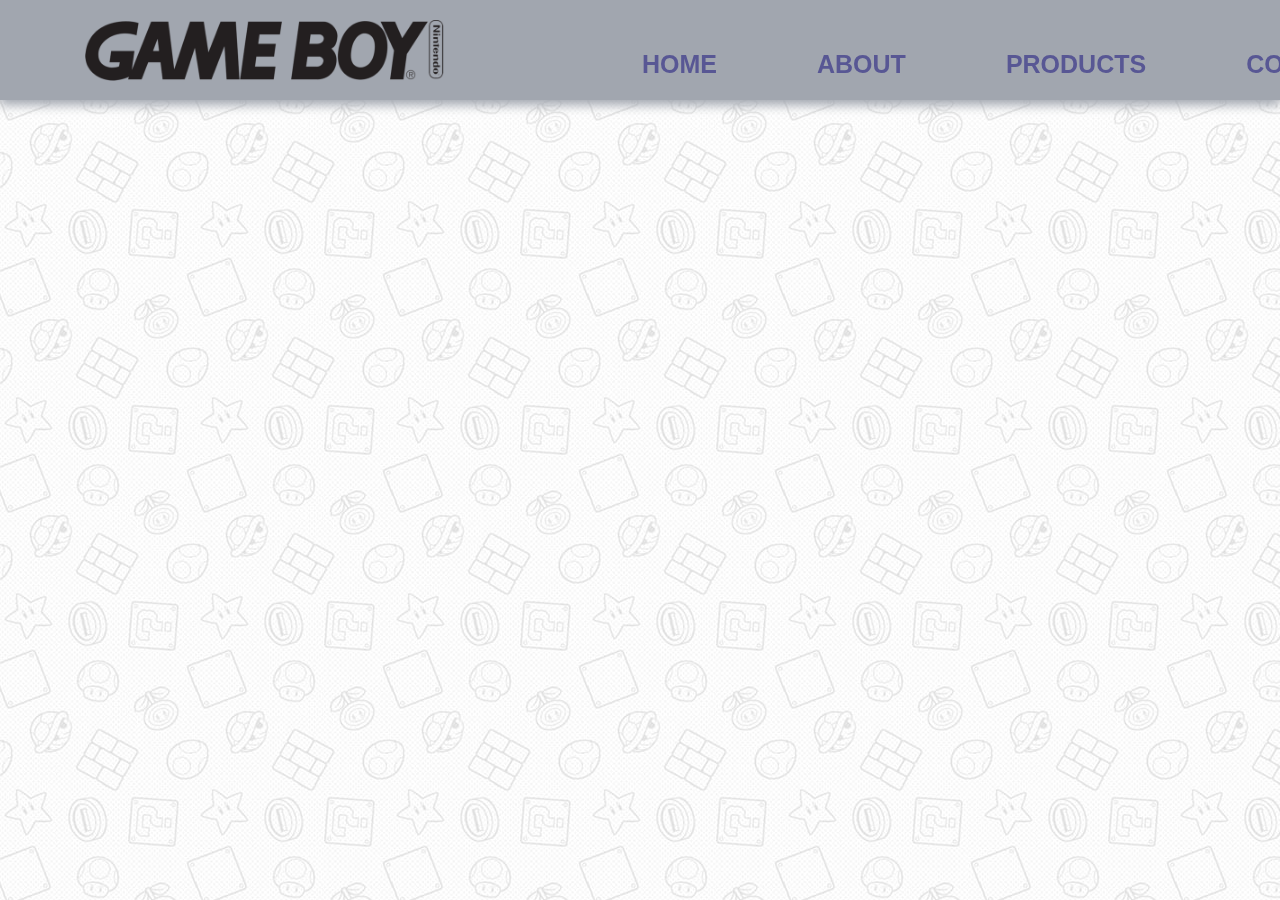
==== index.html @ d38421d6 "Actualización" ====
<!DOCTYPE html>
<html lang="en">
<head>
    <meta charset="UTF-8">
    <meta name="viewport" content="width=device-width, initial-scale=1.0">
    <link rel="stylesheet" href="css/MasterPage.css">
    <link rel="icon" type="image/png" sizes="32x32"
        href="https://assets.nintendo.com/image/upload/ncom/icons/fav-icons/favicon-32x32.png">
    <link rel="icon" type="image/png" sizes="16x16"
        href="https://assets.nintendo.com/image/upload/ncom/icons/fav-icons/favicon-16x16.png">
    <title>GAME BOY</title>
</head>
<body>
    <div id="navbar">
        <div id="elementNavbar">
            <img id="logo" src="img/MasterPage/Logo Gameboy.png" alt="Logo GAME BOY">
            <ul>
                <li><a href="index.html">HOME</a></li>
                <li><a href="about.html">ABOUT</a></li>
                <li><a href="product.html">PRODUCTS</a></li>
                <li><a href="contact.html">CONTACT</a></li>
            </ul>
        </div>
    </div>
</body>
<script src="js/index.js"></script>
</html>
---- css/MasterPage.css ----
* {
    margin: 0;
    padding: 0;
    height: auto;
    color: black;
    box-sizing: border-box;
    font-family: 'Gill Sans', 'Gill Sans MT', Calibri, 'Trebuchet MS', sans-serif;
}

body {
    font-size: large;
    background-image: url(../img/MasterPage/bg-decoration.jpeg);
}

h1, h2, h3, h4, h5 {
    color: #585794;
    font-weight: 500;
}

#navbar {
    top: 0;
    width: 100%;
    height: 100px;
    background-color: #a1a6af;
    box-shadow: 0px 5px 10px #a1a6af;
    position: fixed;
    z-index: 1000;
}

#elementNavbar {
    display: flex;
    align-items: start;
}

#logo {
    left: auto;
    margin-left: 5%;
    padding: 20px;
    width: 400px;
}

ul {
    font-weight: 600;
    margin-top: auto;
    margin-left: 10%;
    list-style: none;
    display: inline-flex;
}

ul > li{
    padding: 50px;
    font-size: 25px;
}

ul > li > a{
    text-decoration: none;
    color: #585794 !important;
}

section{
    margin-top: 2.5%;
}

#banner {
    height: 600px;
    width: 100%;
    object-fit:cover;
}
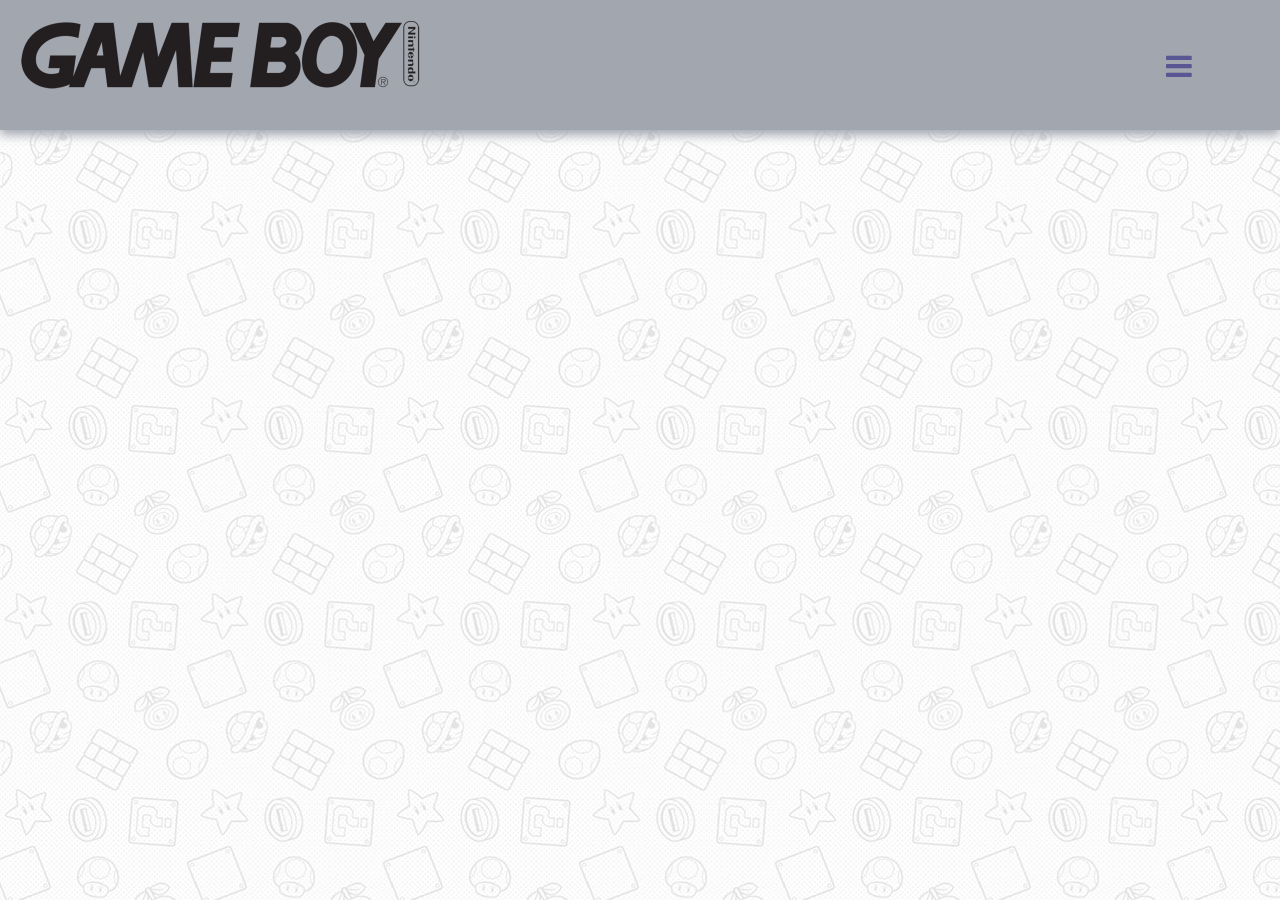
==== commit 5cddcfb9: "Actualización Web HTML" ====
--- a/index.html
+++ b/index.html
@@ -8,20 +8,36 @@
         href="https://assets.nintendo.com/image/upload/ncom/icons/fav-icons/favicon-32x32.png">
     <link rel="icon" type="image/png" sizes="16x16"
         href="https://assets.nintendo.com/image/upload/ncom/icons/fav-icons/favicon-16x16.png">
+    <link rel="stylesheet" href="https://cdnjs.cloudflare.com/ajax/libs/font-awesome/4.7.0/css/font-awesome.min.css">
     <title>GAME BOY</title>
 </head>
 <body>
     <div id="navbar">
         <div id="elementNavbar">
-            <img id="logo" src="img/MasterPage/Logo Gameboy.png" alt="Logo GAME BOY">
-            <ul>
-                <li><a href="index.html">HOME</a></li>
-                <li><a href="about.html">ABOUT</a></li>
-                <li><a href="product.html">PRODUCTS</a></li>
-                <li><a href="contact.html">CONTACT</a></li>
+            <ul id="logo">
+                <li><a href="index.html"><img id="logoIMG" src="img/MasterPage/Logo Gameboy.png" alt="Logo GAME BOY"></a></li>
             </ul>
+            <ul id="Menu">
+                <li><a href="index.html"><p>HOME</p></a></li>
+                <li><a href="about.html"><p>ABOUT</p></a></li>
+                <li><a href="product.html"><p>PRODUCTS</p></a></li>
+                <li><a href="contact.html"><p>CONTACT</p></a></li>
+            </ul>
+            <ul id="MenuCollapse">
+                <li><button id="SwitchButton" onclick="cambiarPropiedad()"><i class="fa fa-bars"></i></button></li>
+            </ul>
+        </div>
+        <div id="toggleMenu">
+            <a class="optionToggle" href="index.html"><p>HOME</p></a>
+            <a class="optionToggle" href="about.html"><p>ABOUT</p></a>
+            <a class="optionToggle" href="product.html"><p>PRODUCTS</p></a>
+            <a class="optionToggle" href="contact.html"><p>CONTACT</p></a>
         </div>
     </div>
 </body>
+<!-- <footer>
+    <p>© Nintendo. Games are property of their respective owners. Nintendo of America Inc. Headquarters are in Redmond, Washington, USA</p>
+</footer> -->
 <script src="js/index.js"></script>
+<script src="js/MasterPage.js"></script>
 </html>--- a/css/MasterPage.css
+++ b/css/MasterPage.css
@@ -12,7 +12,11 @@
     background-image: url(../img/MasterPage/bg-decoration.jpeg);
 }
 
-h1, h2, h3, h4, h5 {
+h1,
+h2,
+h3,
+h4,
+h5 {
     color: #585794;
     font-weight: 500;
 }
@@ -20,49 +24,208 @@
 #navbar {
     top: 0;
     width: 100%;
-    height: 100px;
+    height: auto;
+    display: flex;
+    z-index: 1000;
+    position: fixed;
+    flex-direction: row;
     background-color: #a1a6af;
     box-shadow: 0px 5px 10px #a1a6af;
-    position: fixed;
-    z-index: 1000;
 }
 
 #elementNavbar {
     display: flex;
-    align-items: start;
+    width: 100%;
 }
 
 #logo {
-    left: auto;
+    width: 400px;
+    margin-top: 1.3%;
+    list-style: none;
+    position: relative;
+}
+
+#logoIMG {
+    margin-top: 1%;
     margin-left: 5%;
-    padding: 20px;
     width: 400px;
 }
 
-ul {
+#Menu {
+    width: 100%;
     font-weight: 600;
     margin-top: auto;
-    margin-left: 10%;
     list-style: none;
+    min-width: 1000px;
+    justify-content: end;
     display: inline-flex;
 }
 
-ul > li{
+#Menu > li {
     padding: 50px;
     font-size: 25px;
-}
-
-ul > li > a{
+    max-height: 130px;
+}
+
+#Menu > li > a {
     text-decoration: none;
+    
+}
+
+
+#Menu > li > a > p {
+    transition: color 0.3s;
     color: #585794 !important;
 }
 
-section{
+#Menu > li > a > p:hover {
+    color: white !important;
+}
+
+#MenuCollapse {
+    width: 100%;
+    margin: auto;
+    display: none;
+    min-width: 10px;
+    margin-top: auto;
+    list-style: none;
+    justify-content: end;
+}
+
+#MenuCollapse > li {
+    padding: 50px;
+    font-size: 25px;
+    max-height: 130px;
+}
+
+#MenuCollapse > li > button {
+    border: 0px;
+    font-size: 30px;
+    margin-right: 100px;
+    background-color: transparent !important;
+}
+
+#MenuCollapse > li > button > i {
+    width: 10%;
+    margin: auto;
+    color: #585794 !important;
+}
+
+@media screen and (max-width: 1300px) {
+    #navbar {
+        height: 130px;
+    }
+
+    #logoIMG {
+        margin-top: 1%;
+        float: left;
+    }
+
+    #Menu {
+        display: none;
+    }
+
+    #Menu > li > a {
+        display: none;
+    }
+
+    #MenuCollapse {
+        display: block;
+    }
+
+    #MenuCollapse > li  {
+        min-width: 500px;
+        margin-left: 80%;
+    }
+
+    #toggleMenu {
+        visibility: hidden;
+    }
+}
+
+#toggleMenu { 
+    top: 129px; 
+    right: 0px; 
+    width: 250px;
+    opacity: 0.8;
+    visibility: hidden;
+    min-height: 100vh;
+    position: absolute;  
+    background-color: #a1a6af;
+}
+
+#toggleMenu > .optionToggle {
+    display: flex;
+    padding: 20px;
+    text-decoration: none ;
+    flex-wrap: wrap-reverse;
+    justify-content: space-evenly;
+    color: white;
+}
+
+#toggleMenu > .optionToggle > p { 
+    color: #585794 !important;
+    font-weight: bolder;
+    color: white;
+}
+
+#Menu > li > a > p {
+    cursor: pointer;
+}
+
+button {
+    margin-top: auto;
+}
+
+section {
     margin-top: 2.5%;
 }
 
 #banner {
     height: 600px;
     width: 100%;
-    object-fit:cover;
+    object-fit: cover;
+}
+
+footer {
+    margin: 0;
+    width: 100%;
+    height: 100px;
+    margin-top: 5%;
+    background-color: #a1a6af;
+}
+
+footer > p {
+    margin: auto;
+    display: flex;
+    color: #585794;
+    font-weight: 600;
+    line-height: 100px;
+    align-items: center;
+    justify-content: center;
+    /* z-index: 1001;
+    position: absolute; */
+}
+
+@media screen and (max-width: 1300px) {
+    footer {
+        margin: 0;
+        min-width: 1200px;
+        height: 100px;
+        margin-top: 5%;
+        background-color: #a1a6af;
+        z-index: 1001;
+        position: absolute;
+    }
+
+    footer > p {
+        left: 55px;
+        margin: auto;
+        display: flex;
+        max-width: 100%;
+        color: #585794;
+        font-weight: 600;
+        align-items: center;
+        justify-content: center;
+    }
 }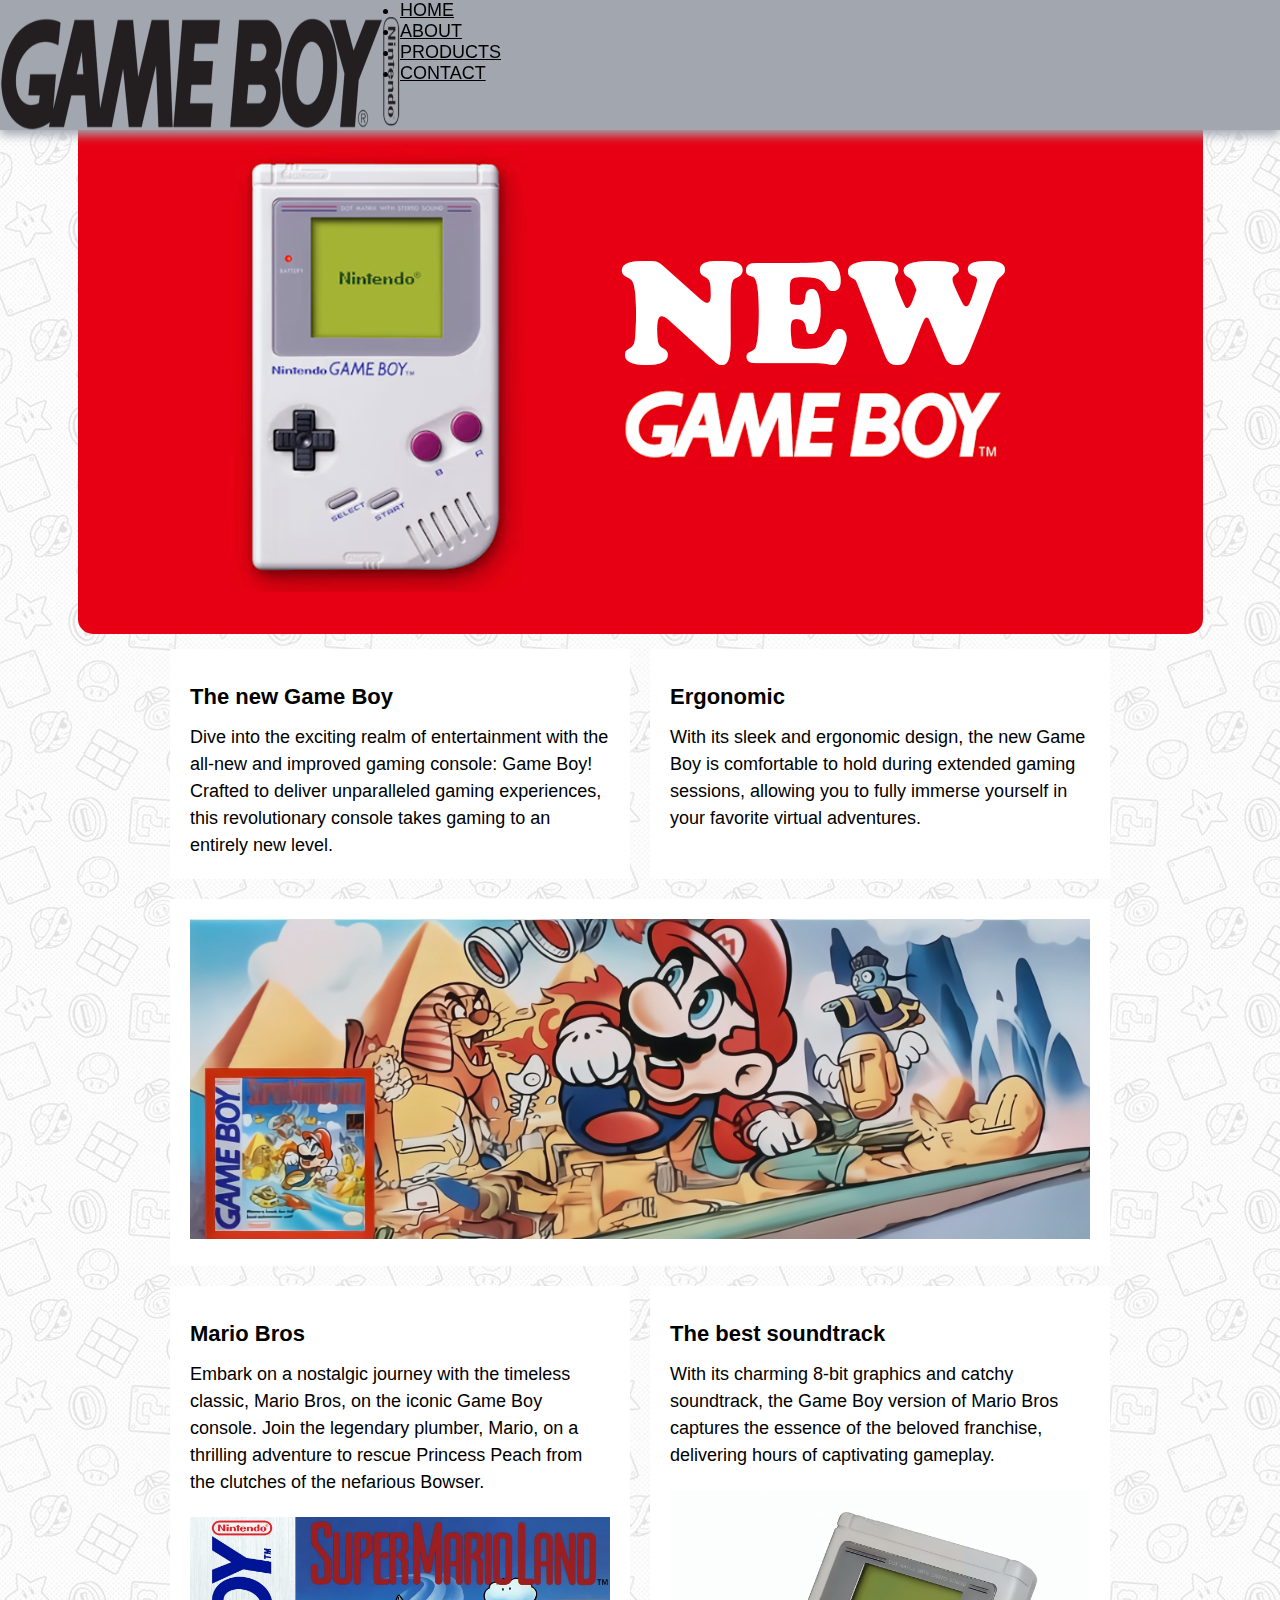
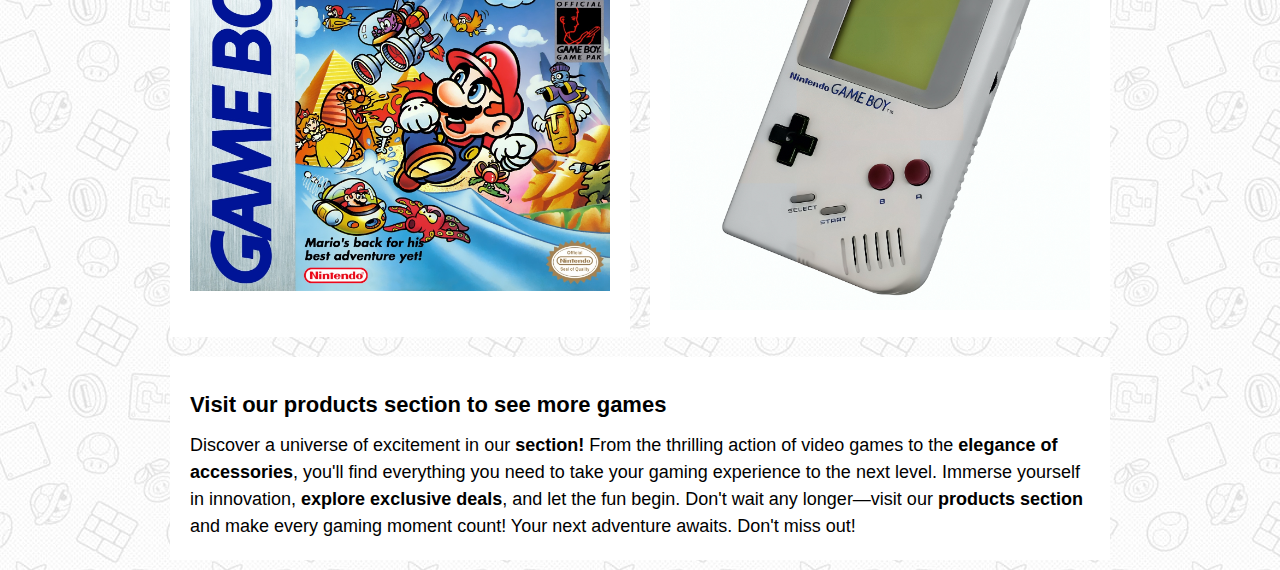
==== commit 7617849a: "Update Index" ====
--- a/index.html
+++ b/index.html
@@ -4,40 +4,87 @@
     <meta charset="UTF-8">
     <meta name="viewport" content="width=device-width, initial-scale=1.0">
     <link rel="stylesheet" href="css/MasterPage.css">
+    <link rel="stylesheet" href="css/styles_index.css">
     <link rel="icon" type="image/png" sizes="32x32"
         href="https://assets.nintendo.com/image/upload/ncom/icons/fav-icons/favicon-32x32.png">
     <link rel="icon" type="image/png" sizes="16x16"
         href="https://assets.nintendo.com/image/upload/ncom/icons/fav-icons/favicon-16x16.png">
-    <link rel="stylesheet" href="https://cdnjs.cloudflare.com/ajax/libs/font-awesome/4.7.0/css/font-awesome.min.css">
     <title>GAME BOY</title>
 </head>
 <body>
     <div id="navbar">
         <div id="elementNavbar">
-            <ul id="logo">
-                <li><a href="index.html"><img id="logoIMG" src="img/MasterPage/Logo Gameboy.png" alt="Logo GAME BOY"></a></li>
-            </ul>
-            <ul id="Menu">
-                <li><a href="index.html"><p>HOME</p></a></li>
-                <li><a href="about.html"><p>ABOUT</p></a></li>
-                <li><a href="product.html"><p>PRODUCTS</p></a></li>
-                <li><a href="contact.html"><p>CONTACT</p></a></li>
-            </ul>
-            <ul id="MenuCollapse">
-                <li><button id="SwitchButton" onclick="cambiarPropiedad()"><i class="fa fa-bars"></i></button></li>
+            <img id="logo" src="img/MasterPage/Logo Gameboy.png" alt="Logo GAME BOY">
+            <ul>
+                <li><a href="index.html">HOME</a></li>
+                <li><a href="about.html">ABOUT</a></li>
+                <li><a href="product.html">PRODUCTS</a></li>
+                <li><a href="contact.html">CONTACT</a></li>
             </ul>
         </div>
-        <div id="toggleMenu">
-            <a class="optionToggle" href="index.html"><p>HOME</p></a>
-            <a class="optionToggle" href="about.html"><p>ABOUT</p></a>
-            <a class="optionToggle" href="product.html"><p>PRODUCTS</p></a>
-            <a class="optionToggle" href="contact.html"><p>CONTACT</p></a>
+    </div>
+
+    <section>
+        <div class="container-main">
+            <img src="img/home/Game_Boy_1.png" alt="game_boy" class="img_main">
         </div>
-    </div>
+
+        <div class="flex-container">
+            <div>
+                <h2>The new Game Boy</h2>
+                <p>Dive into the exciting realm of entertainment with
+                     the all-new and improved gaming console: Game Boy! 
+                     Crafted to deliver unparalleled gaming experiences, 
+                     this revolutionary console takes gaming to an 
+                     entirely new level.</p>
+            </div>
+            
+            <div>
+                <h2>Ergonomic</h2>
+                <p>With its sleek and ergonomic design, the new Game Boy
+                    is comfortable to hold during extended gaming sessions, 
+                    allowing you to fully immerse yourself in your favorite 
+                    virtual adventures.</p>
+            </div>
+        </div>
+
+        <div class="flex-container">
+            <div>
+                <img src="img/home/baner.png" alt="gb_supermarioland" class="img_game_banner">
+            </div>
+        </div>
+
+        <div class="flex-container">
+            <div>
+                <h2>Mario Bros</h2>
+                <p>Embark on a nostalgic journey with the timeless classic, Mario Bros, 
+                    on the iconic Game Boy console. Join the legendary plumber, Mario, 
+                    on a thrilling adventure to rescue Princess Peach from the clutches 
+                    of the nefarious Bowser. </p>
+                    <img src="img/home/gb_supermarioland.jpg" alt="gb_supermarioland" class="img_game_product">
+            </div>
+            
+            <div>
+                <h2>The best soundtrack</h2>
+                <p>With its charming 8-bit graphics and catchy soundtrack, the Game 
+                    Boy version of Mario Bros captures the essence of the beloved 
+                    franchise, delivering hours of captivating gameplay. </p>
+                <img src="img/home/Game_Boy_2.jpg" alt="gb_supermarioland" class="img_game_product">
+            </div>
+        </div>
+
+        <div class="flex-container">
+            <div>
+                <h2>Visit our products section to see more games</h2>
+                <p>Discover a universe of excitement in our <strong>section!</strong> From the thrilling action of video 
+                    games to the <strong>elegance of accessories</strong>, you'll find everything you need to take your gaming experience
+                     to the next level. Immerse yourself in innovation, <strong>explore exclusive deals</strong>, and let the fun begin. 
+                     Don't wait any longer—visit our <strong>products section</strong> and make every gaming moment count! 
+                     Your next adventure awaits. Don't miss out! </p>
+            </div>
+        </div>
+
+    </section>
 </body>
-<!-- <footer>
-    <p>© Nintendo. Games are property of their respective owners. Nintendo of America Inc. Headquarters are in Redmond, Washington, USA</p>
-</footer> -->
 <script src="js/index.js"></script>
-<script src="js/MasterPage.js"></script>
 </html>--- a/css/styles_index.css
+++ b/css/styles_index.css
@@ -0,0 +1,61 @@
+body {
+    margin: 0;
+    display: flex;
+    align-items: center;
+    justify-content: center;
+}
+
+/* */
+.container-main {
+    text-align: center;
+}
+
+img {
+    max-width: 100%;
+    height: auto;
+}
+
+.img_main {
+    padding-top: 5%;
+    border-radius: 15px;
+}
+
+/* */
+.flex-container {
+    width: 75%;
+    display: flex;
+    flex-wrap: nowrap;
+    justify-content: space-between;
+    margin: 0 auto;
+}
+
+.flex-container > div {
+    background-color: #ffffff;
+    margin: 10px;
+    padding: 20px;
+    font-size: 30px;
+    flex: 1;
+}
+
+H2 {
+    font-weight: bold;
+    font-size: 22px;
+    line-height: 2.5;
+    font-family: 'Arial', sans-serif; 
+    color: #000000;
+}
+
+p {
+    font-size: 18px;
+    line-height: 1.5;
+    font-family: 'Arial', sans-serif; 
+    color: #000000;
+}
+
+.img_game_product {
+    padding-top: 5%;
+}
+
+.img_game_banner {
+    padding-top: 0%;
+}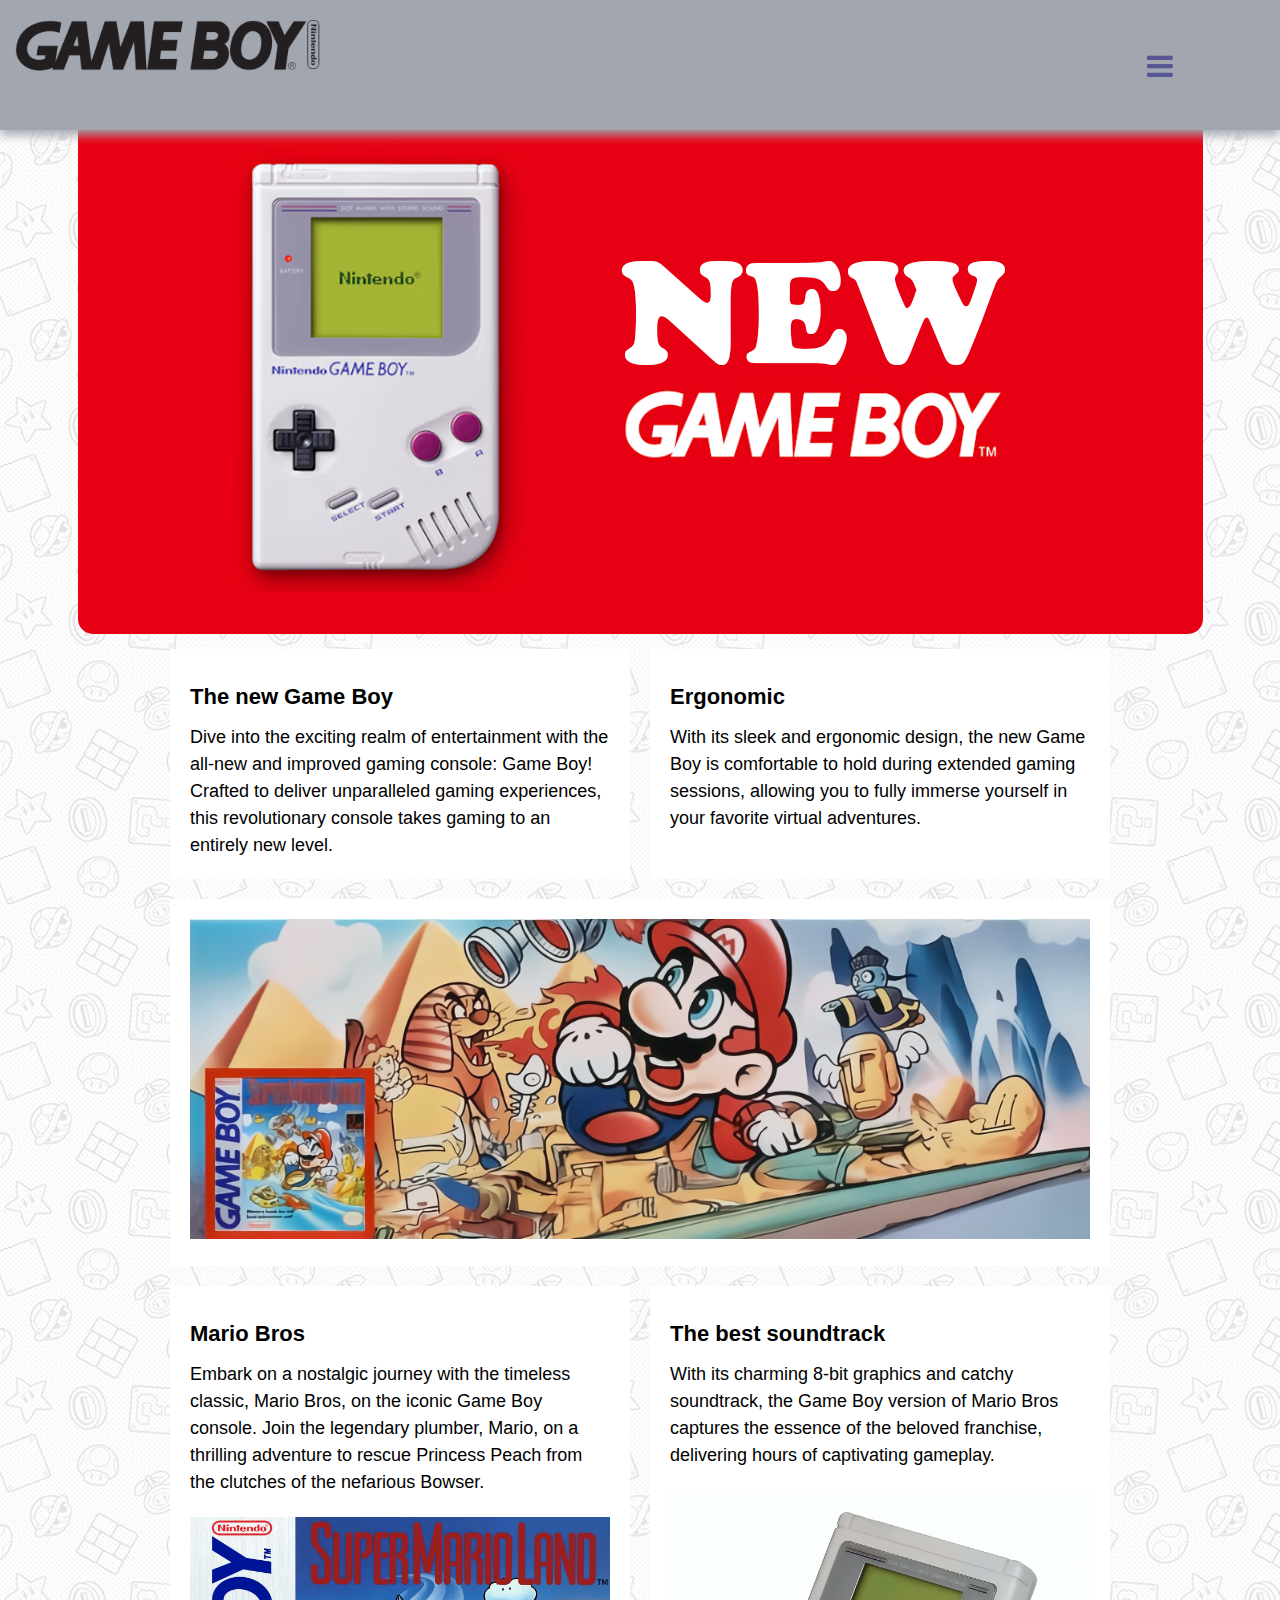
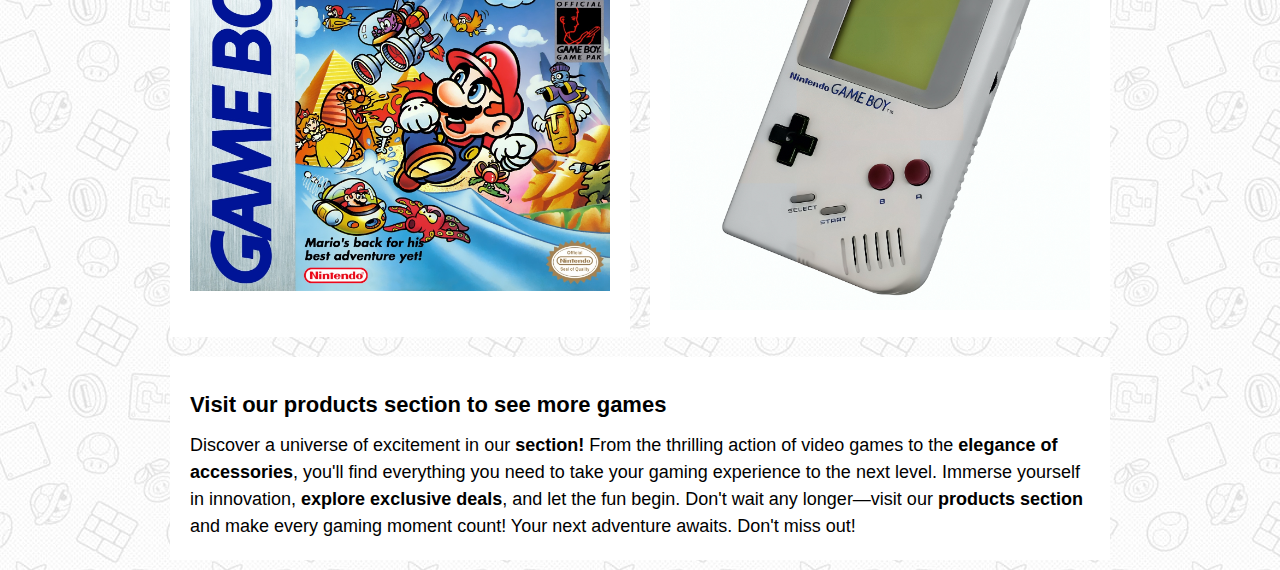
==== commit 5bf8051f: "Merge branch 'main' of https://github.com/Kamiokandeep/Final-Project" ====
--- a/index.html
+++ b/index.html
@@ -9,18 +9,30 @@
         href="https://assets.nintendo.com/image/upload/ncom/icons/fav-icons/favicon-32x32.png">
     <link rel="icon" type="image/png" sizes="16x16"
         href="https://assets.nintendo.com/image/upload/ncom/icons/fav-icons/favicon-16x16.png">
+    <link rel="stylesheet" href="https://cdnjs.cloudflare.com/ajax/libs/font-awesome/4.7.0/css/font-awesome.min.css">
     <title>GAME BOY</title>
 </head>
 <body>
     <div id="navbar">
         <div id="elementNavbar">
-            <img id="logo" src="img/MasterPage/Logo Gameboy.png" alt="Logo GAME BOY">
-            <ul>
-                <li><a href="index.html">HOME</a></li>
-                <li><a href="about.html">ABOUT</a></li>
-                <li><a href="product.html">PRODUCTS</a></li>
-                <li><a href="contact.html">CONTACT</a></li>
+            <ul id="logo">
+                <li><a href="index.html"><img id="logoIMG" src="img/MasterPage/Logo Gameboy.png" alt="Logo GAME BOY"></a></li>
             </ul>
+            <ul id="Menu">
+                <li><a href="index.html"><p>HOME</p></a></li>
+                <li><a href="about.html"><p>ABOUT</p></a></li>
+                <li><a href="product.html"><p>PRODUCTS</p></a></li>
+                <li><a href="contact.html"><p>CONTACT</p></a></li>
+            </ul>
+            <ul id="MenuCollapse">
+                <li><button id="SwitchButton" onclick="cambiarPropiedad()"><i class="fa fa-bars"></i></button></li>
+            </ul>
+        </div>
+        <div id="toggleMenu">
+            <a class="optionToggle" href="index.html"><p>HOME</p></a>
+            <a class="optionToggle" href="about.html"><p>ABOUT</p></a>
+            <a class="optionToggle" href="product.html"><p>PRODUCTS</p></a>
+            <a class="optionToggle" href="contact.html"><p>CONTACT</p></a>
         </div>
     </div>
 
@@ -86,5 +98,9 @@
 
     </section>
 </body>
+<!-- <footer>
+    <p>© Nintendo. Games are property of their respective owners. Nintendo of America Inc. Headquarters are in Redmond, Washington, USA</p>
+</footer> -->
 <script src="js/index.js"></script>
+<script src="js/MasterPage.js"></script>
 </html>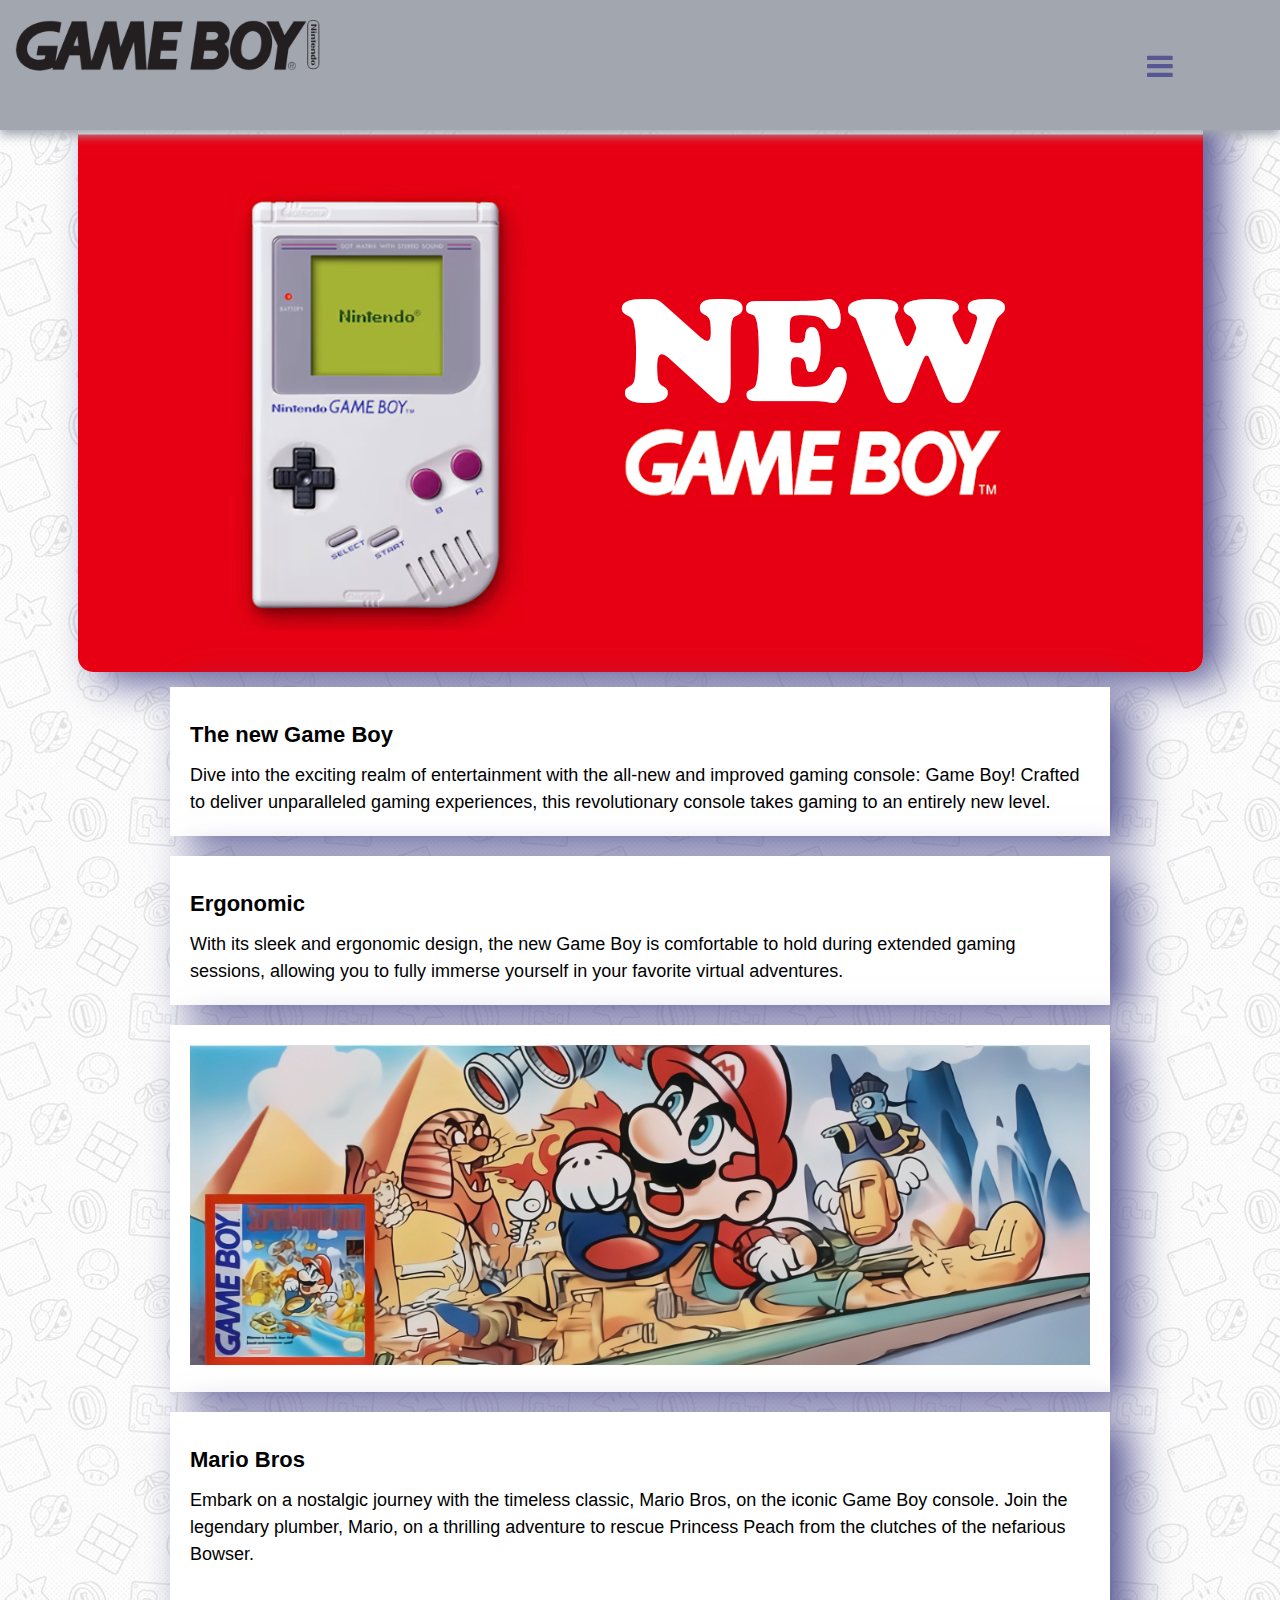
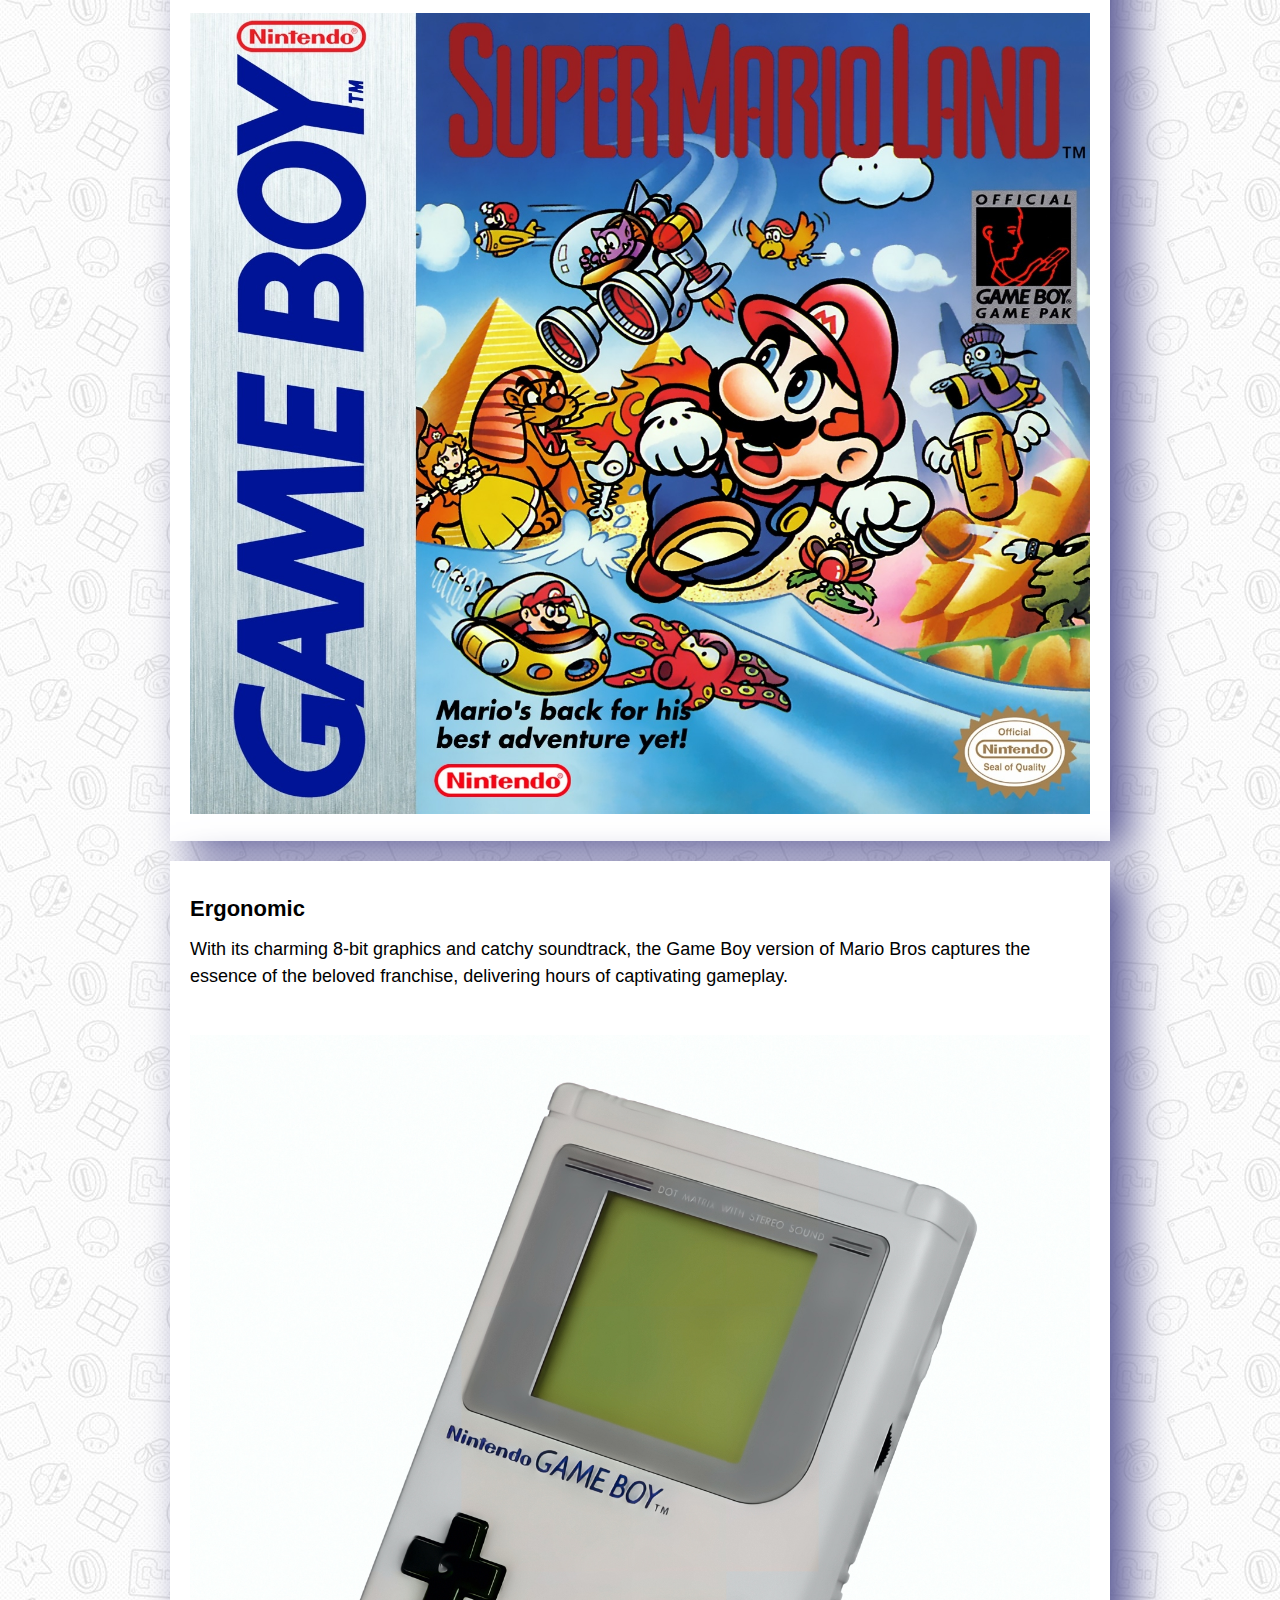
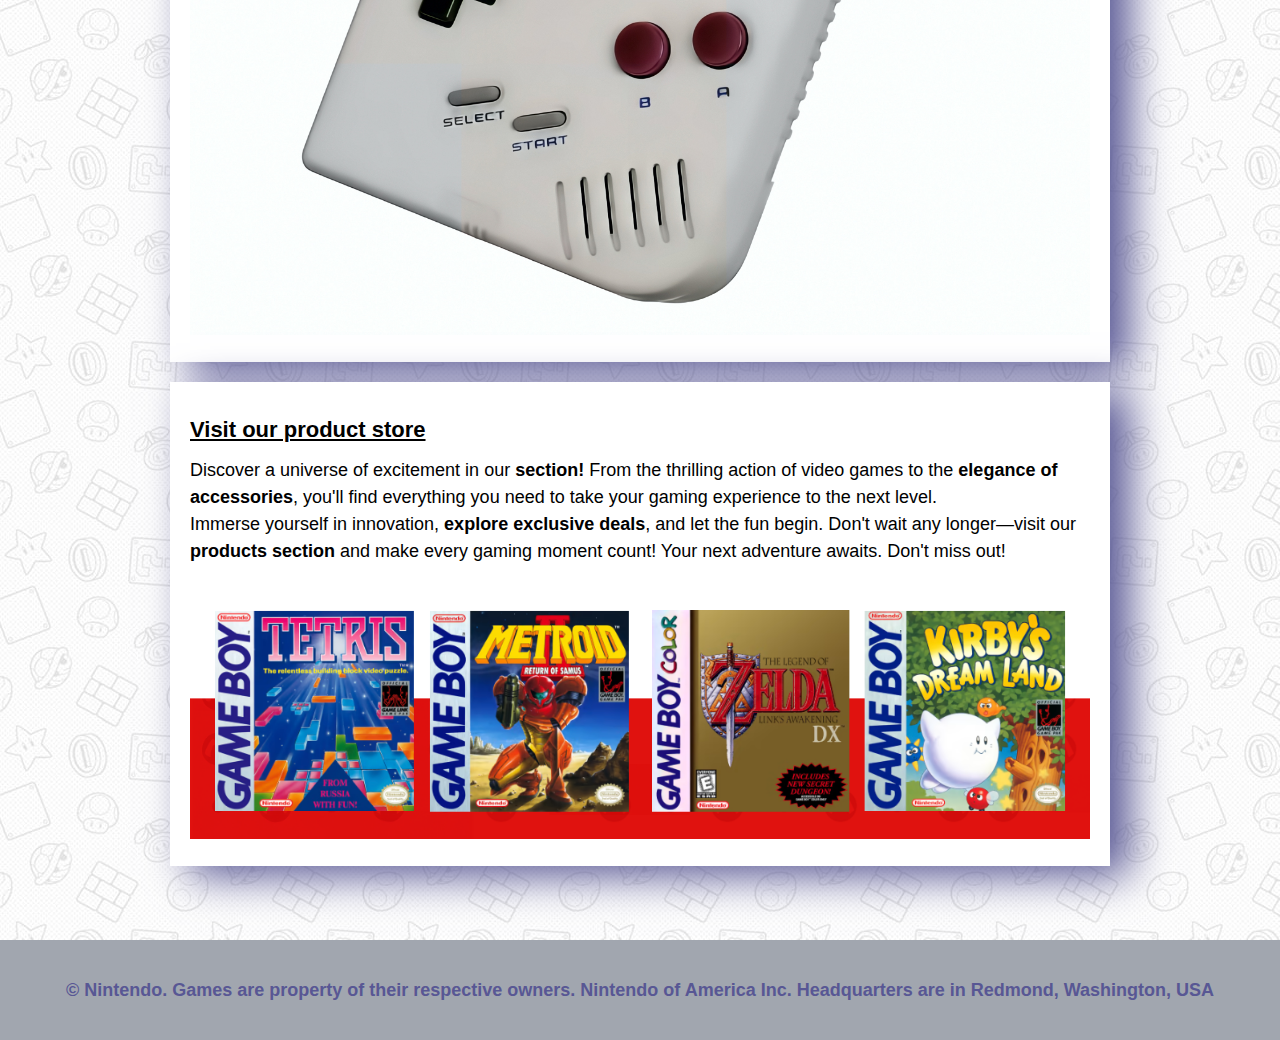
==== commit f711a82b: "Update CSS" ====
--- a/index.html
+++ b/index.html
@@ -77,7 +77,7 @@
             </div>
             
             <div>
-                <h2>The best soundtrack</h2>
+                <h2>Ergonomic</h2>
                 <p>With its charming 8-bit graphics and catchy soundtrack, the Game 
                     Boy version of Mario Bros captures the essence of the beloved 
                     franchise, delivering hours of captivating gameplay. </p>
@@ -87,20 +87,20 @@
 
         <div class="flex-container">
             <div>
-                <h2>Visit our products section to see more games</h2>
+                <a href="product.html"><h2>Visit our product store</h2></a>
                 <p>Discover a universe of excitement in our <strong>section!</strong> From the thrilling action of video 
                     games to the <strong>elegance of accessories</strong>, you'll find everything you need to take your gaming experience
-                     to the next level. Immerse yourself in innovation, <strong>explore exclusive deals</strong>, and let the fun begin. 
+                     to the next level. <br> Immerse yourself in innovation, <strong>explore exclusive deals</strong>, and let the fun begin. 
                      Don't wait any longer—visit our <strong>products section</strong> and make every gaming moment count! 
                      Your next adventure awaits. Don't miss out! </p>
+                <img src="img/home/some_games.png" alt="some_games" class="img_game_product">
             </div>
         </div>
-
+        <footer>
+            <p>© Nintendo. Games are property of their respective owners. Nintendo of America Inc. Headquarters are in Redmond, Washington, USA</p>
+        </footer>
     </section>
 </body>
-<!-- <footer>
-    <p>© Nintendo. Games are property of their respective owners. Nintendo of America Inc. Headquarters are in Redmond, Washington, USA</p>
-</footer> -->
 <script src="js/index.js"></script>
 <script src="js/MasterPage.js"></script>
 </html>--- a/css/styles_index.css
+++ b/css/styles_index.css
@@ -5,36 +5,41 @@
     justify-content: center;
 }
 
-/* */
+/* Top styles */
 .container-main {
     text-align: center;
 }
 
 img {
     max-width: 100%;
+    max-height: 100%;
     height: auto;
 }
 
 .img_main {
-    padding-top: 5%;
+    padding-top: 8%;
     border-radius: 15px;
+    box-shadow: 20px 10px 40px #585794;
 }
 
-/* */
+/* Medium styles */
 .flex-container {
     width: 75%;
+    max-width: 1600px;
     display: flex;
-    flex-wrap: nowrap;
+    flex-wrap: wrap;
     justify-content: space-between;
     margin: 0 auto;
 }
 
 .flex-container > div {
+    width: 48%;
     background-color: #ffffff;
     margin: 10px;
     padding: 20px;
     font-size: 30px;
-    flex: 1;
+    flex: auto;
+    box-shadow: 20px 10px 40px #585794;
 }
 
 H2 {
@@ -58,4 +63,27 @@
 
 .img_game_banner {
     padding-top: 0%;
+}
+
+@media screen and (max-width: 768px) {
+    .flex-container > div {
+        width: 100%;
+    }
+
+    img {
+        max-width: 72%;
+        height: auto;
+    }
+
+    .img_main {
+        padding-top: 28%;
+    }
+
+    H2 {
+        font-size: 16px;
+    }
+
+    p {
+        font-size: 14px;
+    }
 }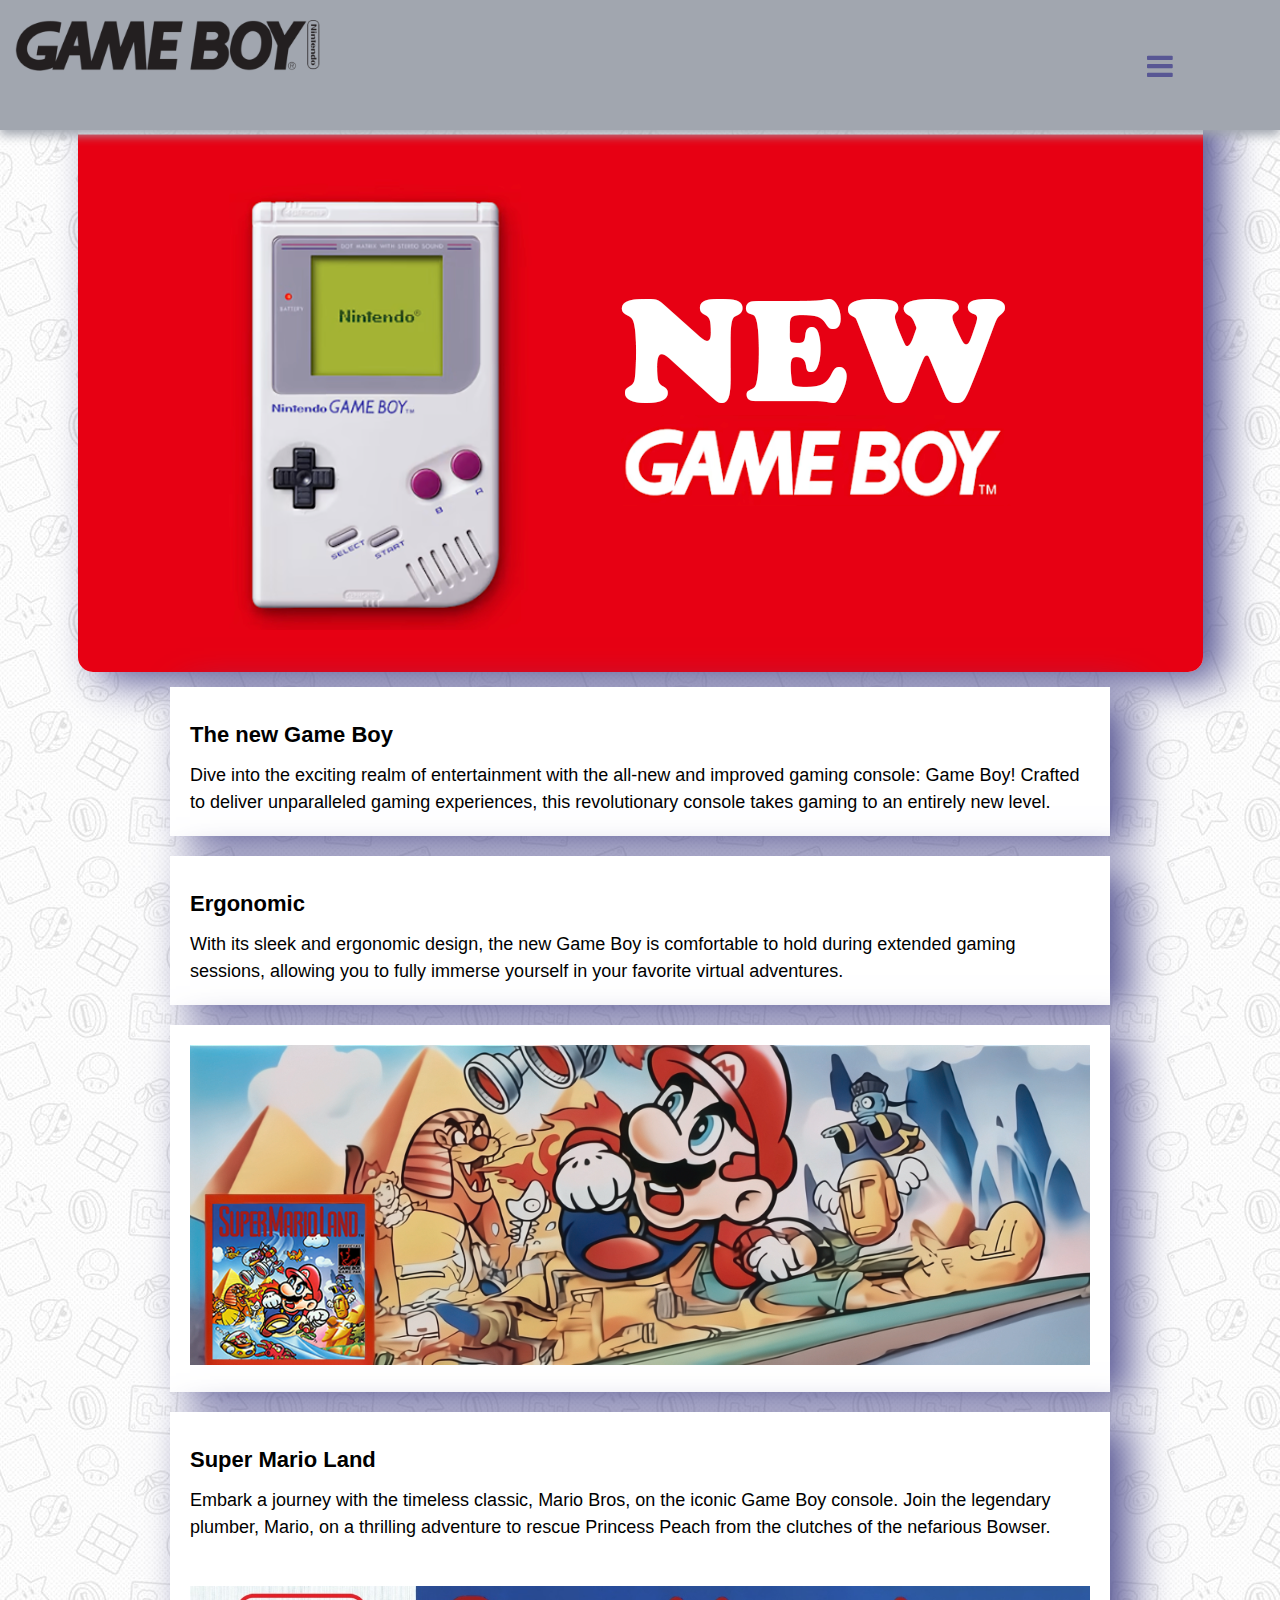
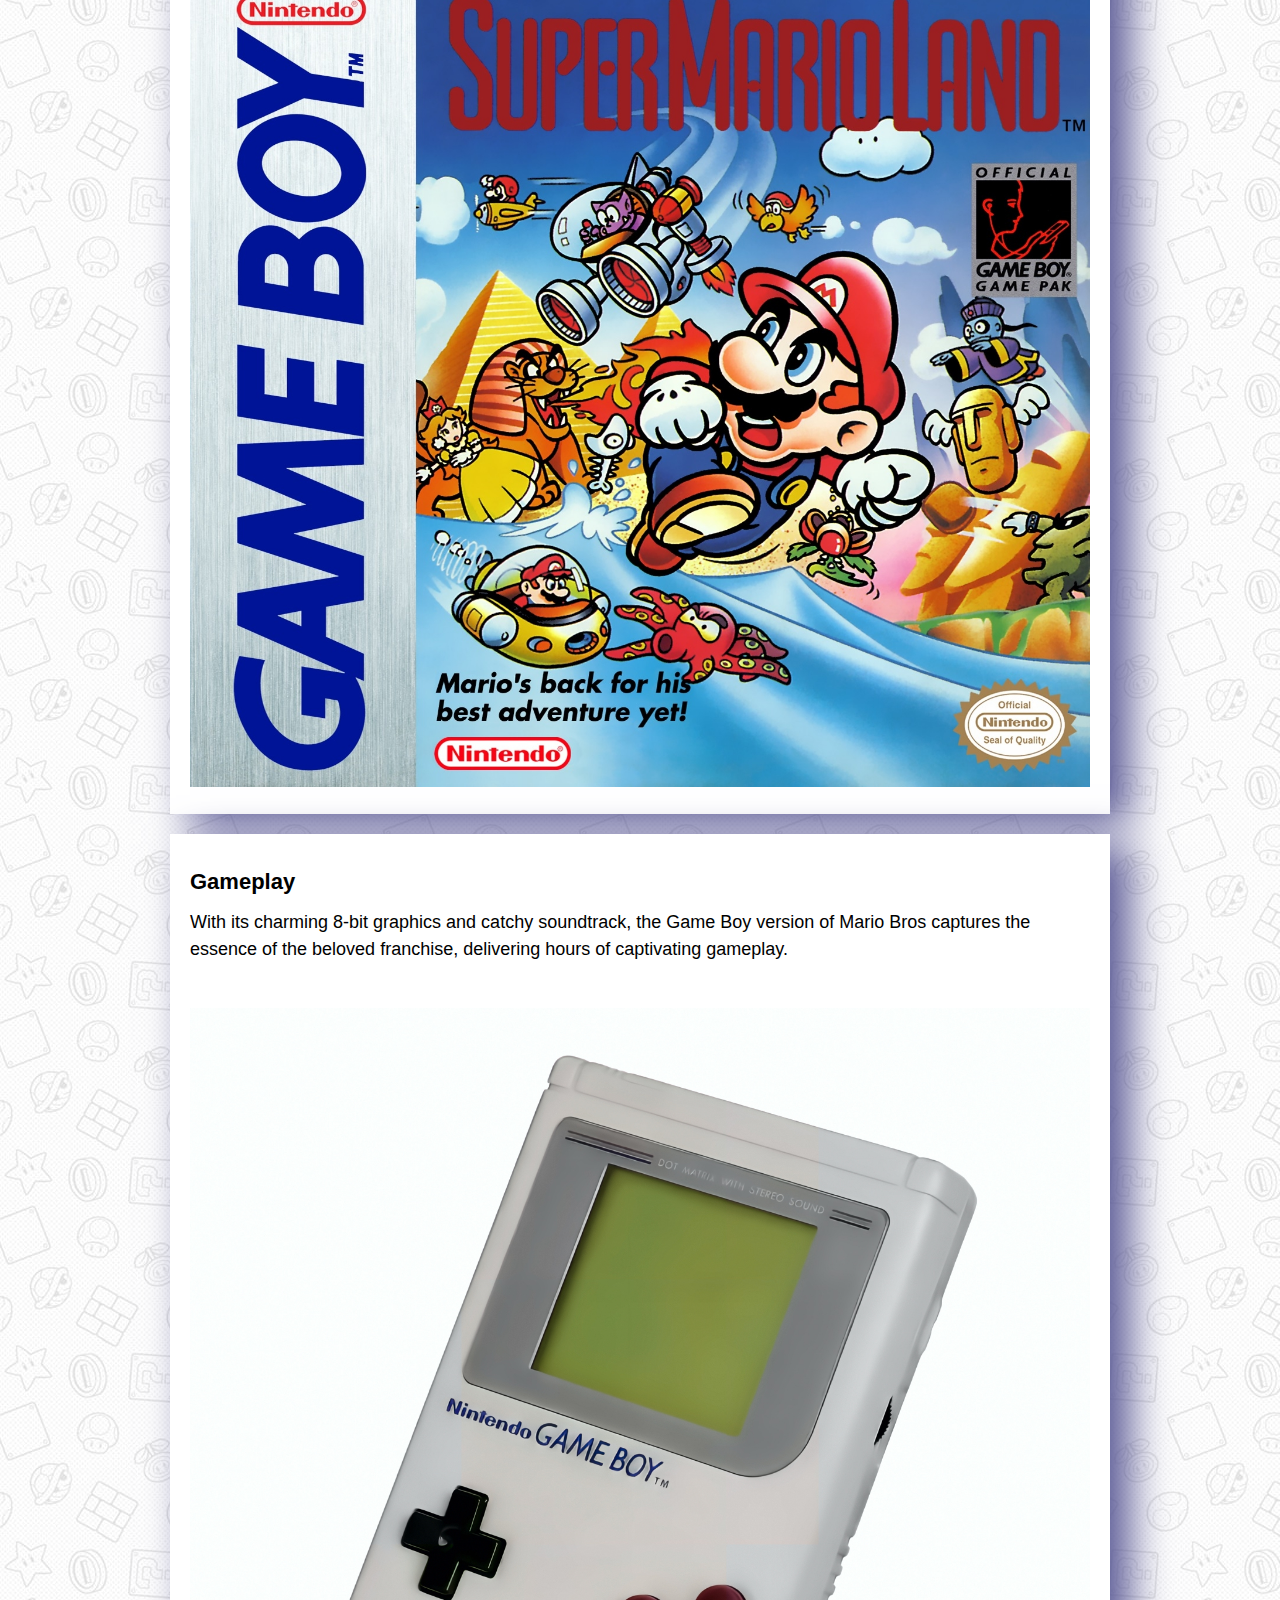
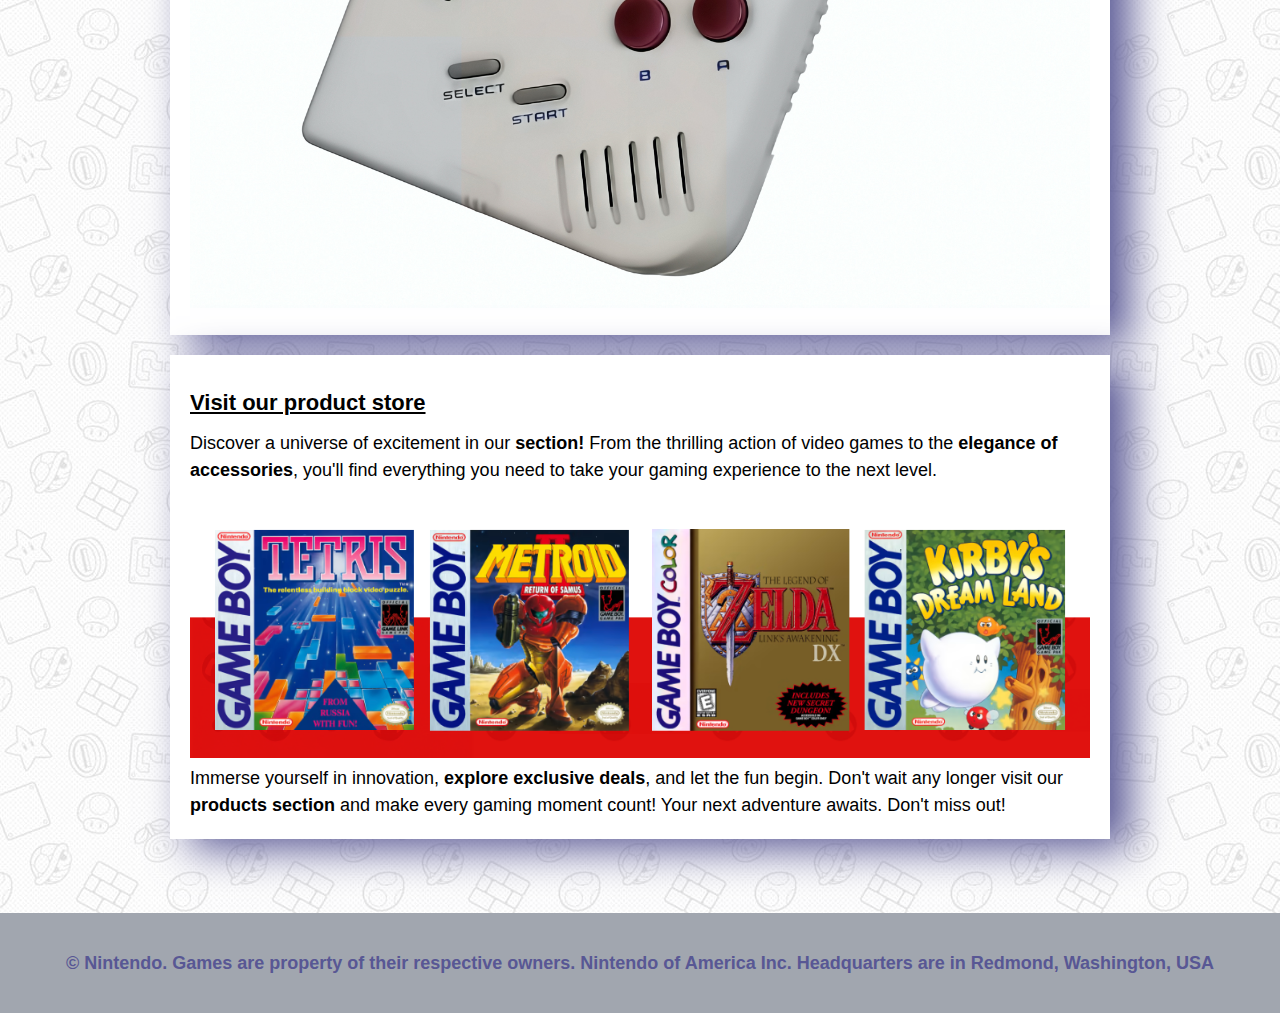
==== commit 33571b52: "Update CSS" ====
--- a/index.html
+++ b/index.html
@@ -37,10 +37,11 @@
     </div>
 
     <section>
+        <!-- Main section -->
         <div class="container-main">
             <img src="img/home/Game_Boy_1.png" alt="game_boy" class="img_main">
         </div>
-
+        <!-- Information Section -->
         <div class="flex-container">
             <div>
                 <h2>The new Game Boy</h2>
@@ -50,7 +51,6 @@
                      this revolutionary console takes gaming to an 
                      entirely new level.</p>
             </div>
-            
             <div>
                 <h2>Ergonomic</h2>
                 <p>With its sleek and ergonomic design, the new Game Boy
@@ -59,17 +59,16 @@
                     virtual adventures.</p>
             </div>
         </div>
-
+        <!-- Information Section -->
         <div class="flex-container">
             <div>
                 <img src="img/home/baner.png" alt="gb_supermarioland" class="img_game_banner">
             </div>
         </div>
-
         <div class="flex-container">
             <div>
-                <h2>Mario Bros</h2>
-                <p>Embark on a nostalgic journey with the timeless classic, Mario Bros, 
+                <h2>Super Mario Land</h2>
+                <p>Embark a journey with the timeless classic, Mario Bros, 
                     on the iconic Game Boy console. Join the legendary plumber, Mario, 
                     on a thrilling adventure to rescue Princess Peach from the clutches 
                     of the nefarious Bowser. </p>
@@ -77,23 +76,24 @@
             </div>
             
             <div>
-                <h2>Ergonomic</h2>
+                <h2>Gameplay</h2>
                 <p>With its charming 8-bit graphics and catchy soundtrack, the Game 
                     Boy version of Mario Bros captures the essence of the beloved 
                     franchise, delivering hours of captivating gameplay. </p>
                 <img src="img/home/Game_Boy_2.jpg" alt="gb_supermarioland" class="img_game_product">
             </div>
         </div>
-
+        <!-- Product section -->
         <div class="flex-container">
             <div>
                 <a href="product.html"><h2>Visit our product store</h2></a>
                 <p>Discover a universe of excitement in our <strong>section!</strong> From the thrilling action of video 
                     games to the <strong>elegance of accessories</strong>, you'll find everything you need to take your gaming experience
-                     to the next level. <br> Immerse yourself in innovation, <strong>explore exclusive deals</strong>, and let the fun begin. 
-                     Don't wait any longer—visit our <strong>products section</strong> and make every gaming moment count! 
+                     to the next level.</p>
+                <img src="img/home/some_games.png" alt="some_games" class="img_game_product">
+                <p>Immerse yourself in innovation, <strong>explore exclusive deals</strong>, and let the fun begin. 
+                     Don't wait any longer visit our <strong>products section</strong> and make every gaming moment count! 
                      Your next adventure awaits. Don't miss out! </p>
-                <img src="img/home/some_games.png" alt="some_games" class="img_game_product">
             </div>
         </div>
         <footer>
--- a/css/styles_index.css
+++ b/css/styles_index.css
@@ -73,6 +73,8 @@
     img {
         max-width: 72%;
         height: auto;
+        max-width: 100%;
+        max-height: 100%;
     }
 
     .img_main {
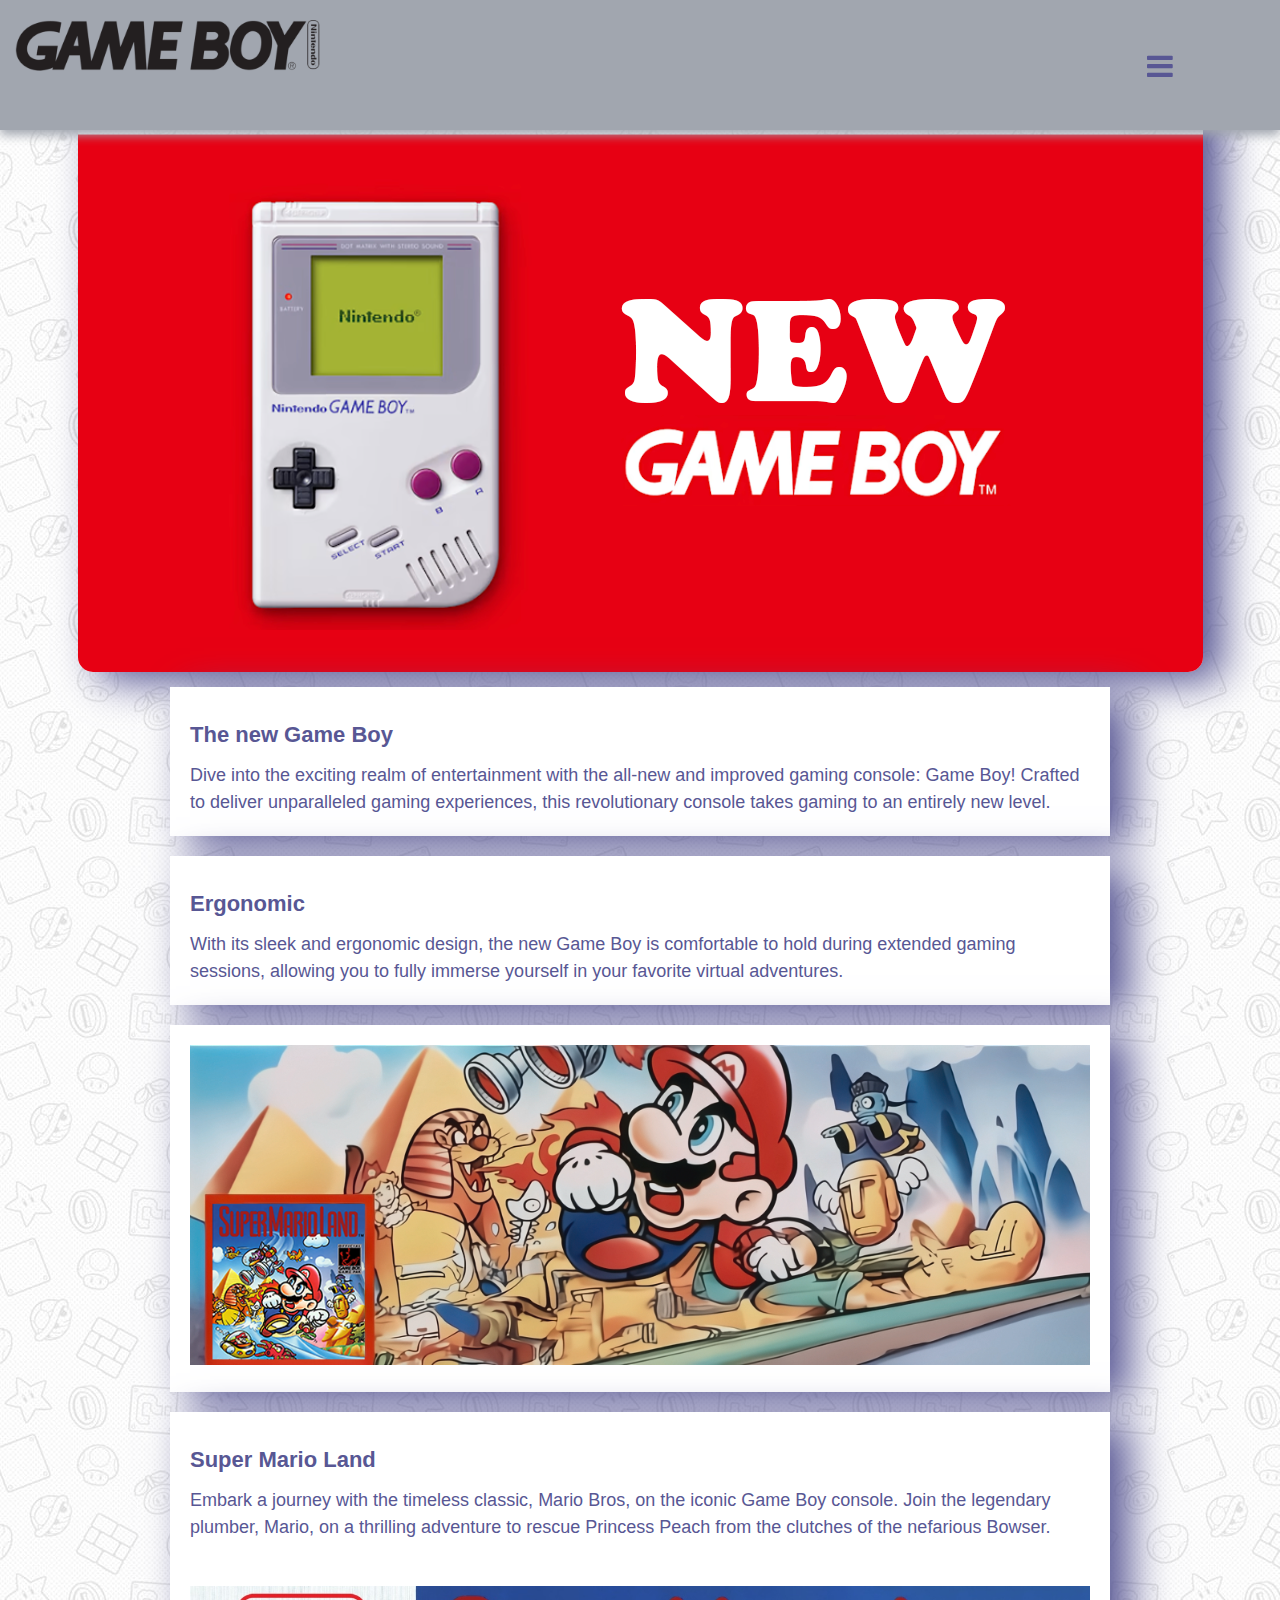
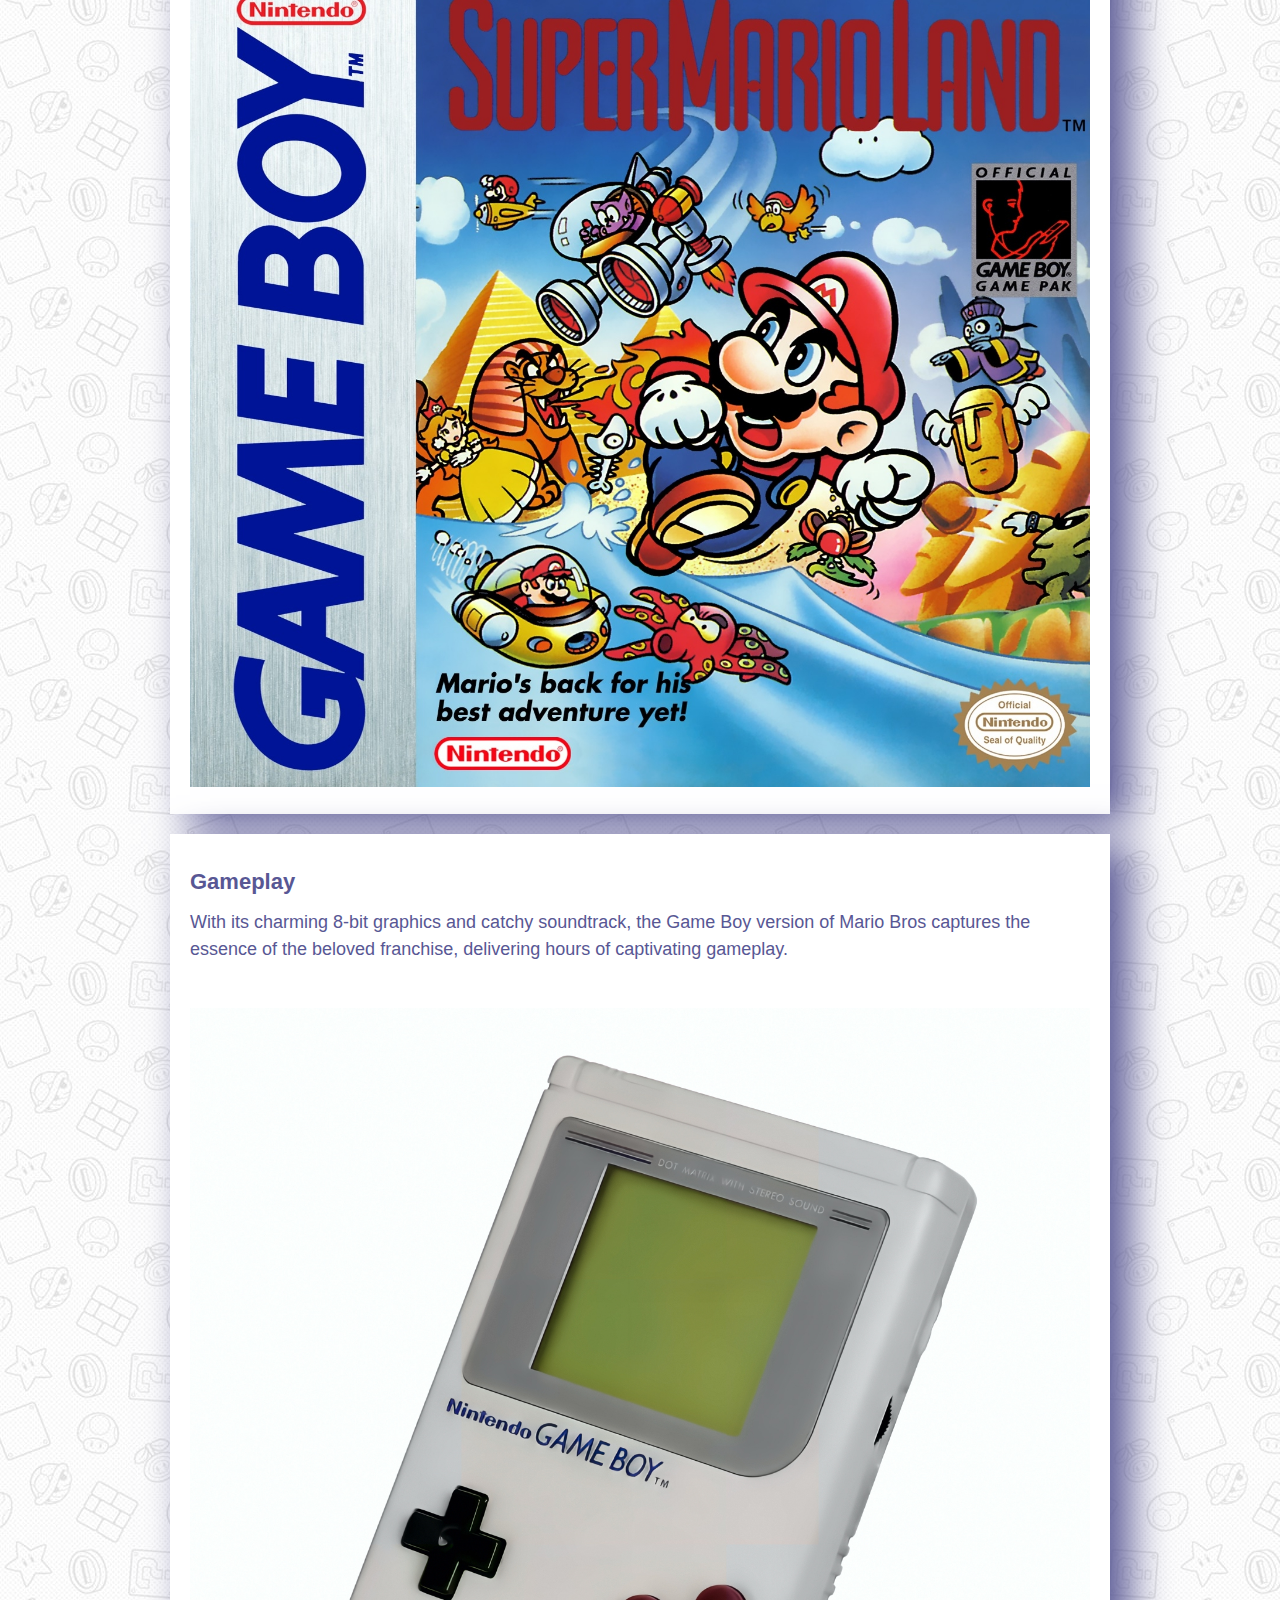
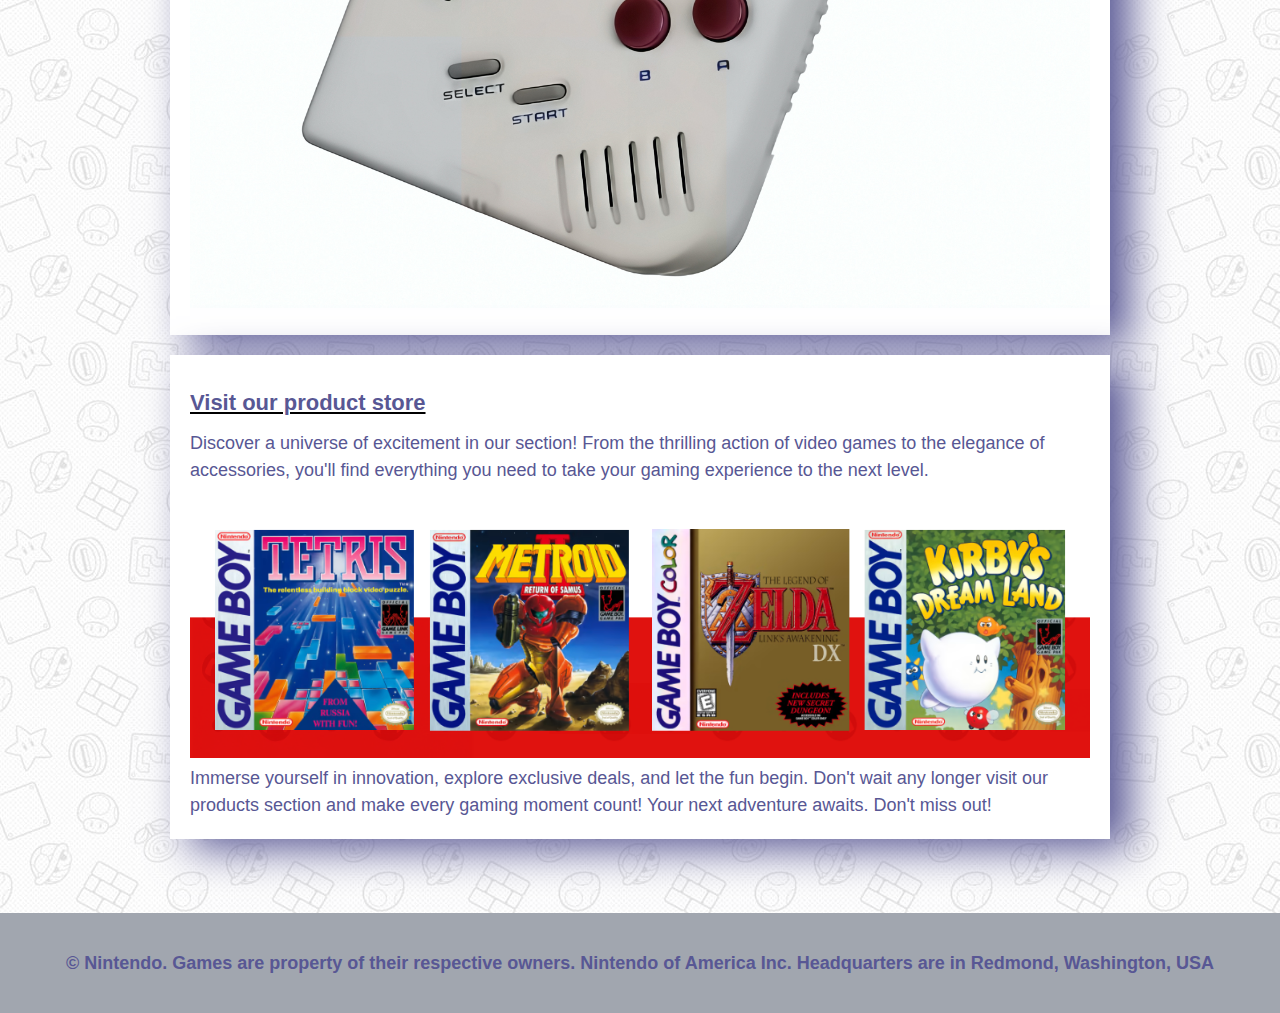
==== commit e8970de8: "Update CSS" ====
--- a/index.html
+++ b/index.html
@@ -87,12 +87,12 @@
         <div class="flex-container">
             <div>
                 <a href="product.html"><h2>Visit our product store</h2></a>
-                <p>Discover a universe of excitement in our <strong>section!</strong> From the thrilling action of video 
-                    games to the <strong>elegance of accessories</strong>, you'll find everything you need to take your gaming experience
+                <p>Discover a universe of excitement in our section! From the thrilling action of video 
+                    games to the elegance of accessories, you'll find everything you need to take your gaming experience
                      to the next level.</p>
                 <img src="img/home/some_games.png" alt="some_games" class="img_game_product">
-                <p>Immerse yourself in innovation, <strong>explore exclusive deals</strong>, and let the fun begin. 
-                     Don't wait any longer visit our <strong>products section</strong> and make every gaming moment count! 
+                <p>Immerse yourself in innovation, explore exclusive deals, and let the fun begin. 
+                     Don't wait any longer visit our products section and make every gaming moment count! 
                      Your next adventure awaits. Don't miss out! </p>
             </div>
         </div>
--- a/css/styles_index.css
+++ b/css/styles_index.css
@@ -47,14 +47,14 @@
     font-size: 22px;
     line-height: 2.5;
     font-family: 'Arial', sans-serif; 
-    color: #000000;
+    color: #585794;
 }
 
 p {
     font-size: 18px;
     line-height: 1.5;
     font-family: 'Arial', sans-serif; 
-    color: #000000;
+    color: #585794;
 }
 
 .img_game_product {
